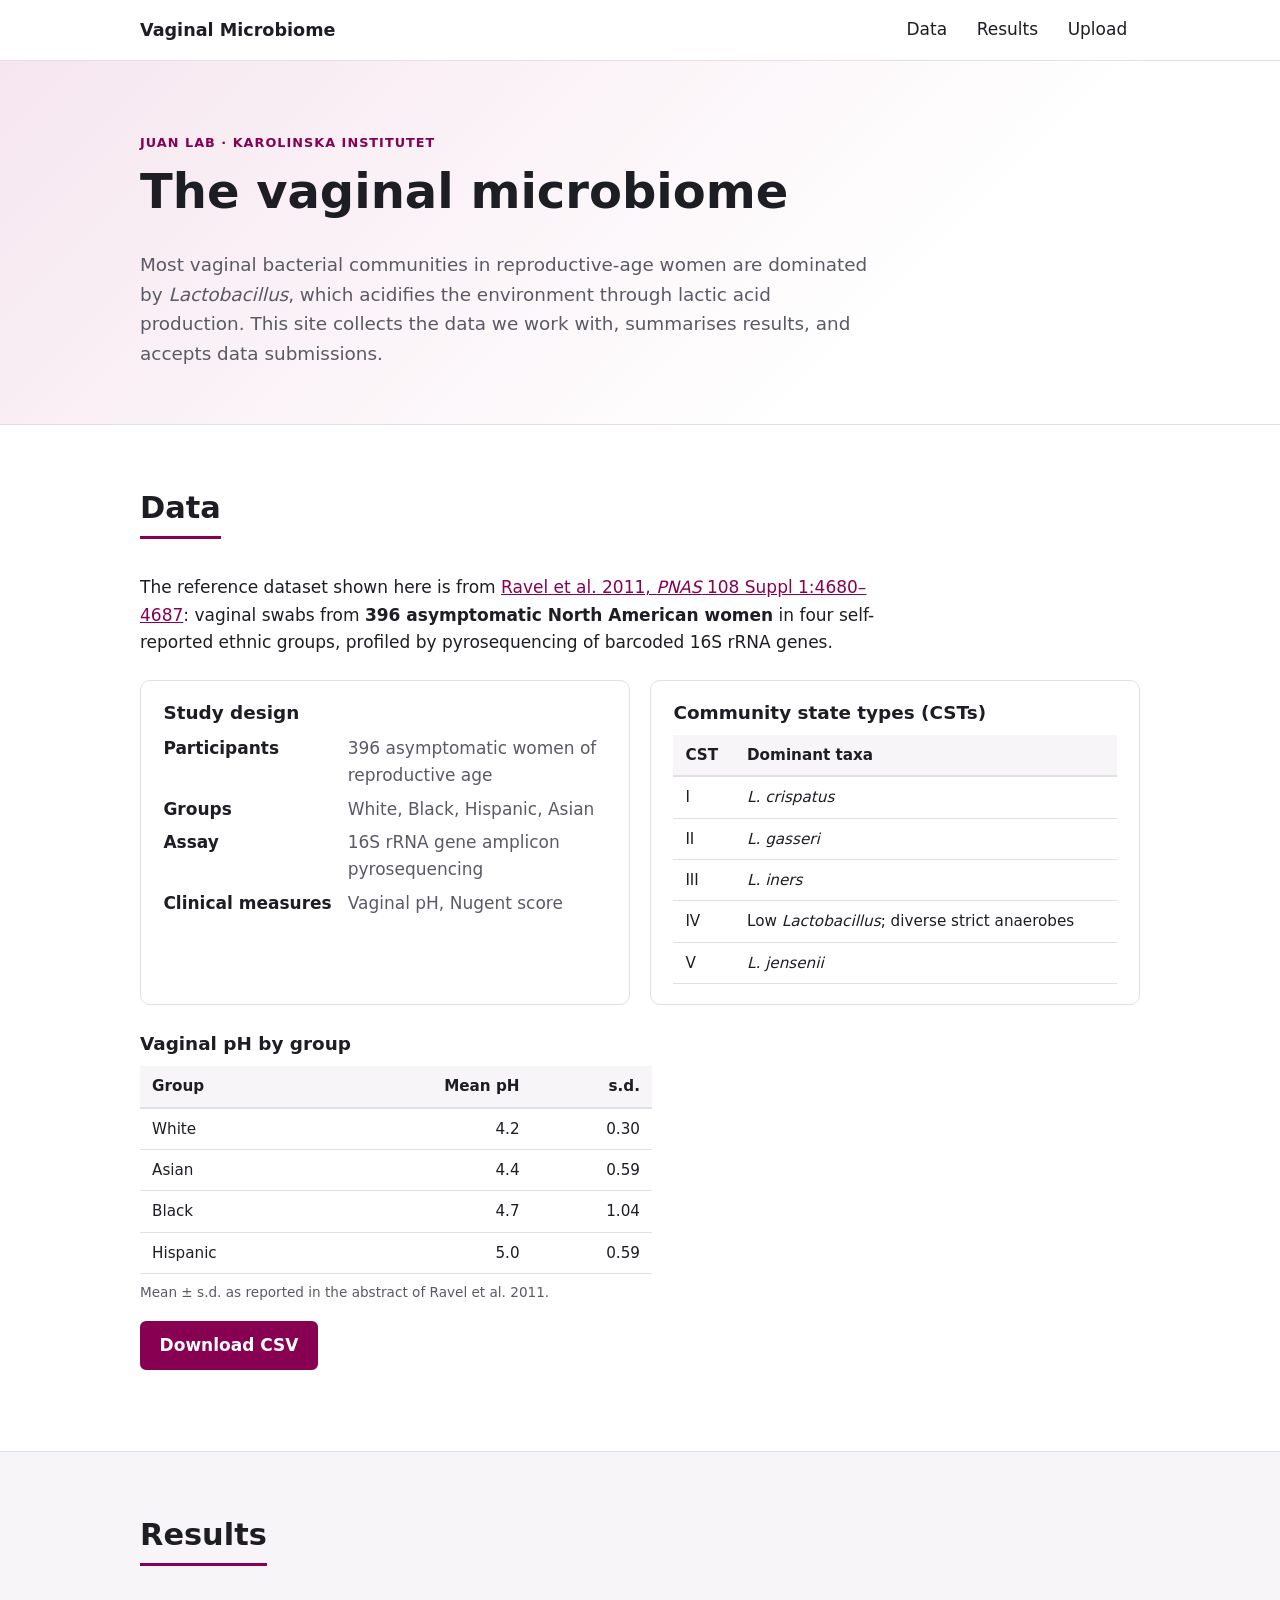
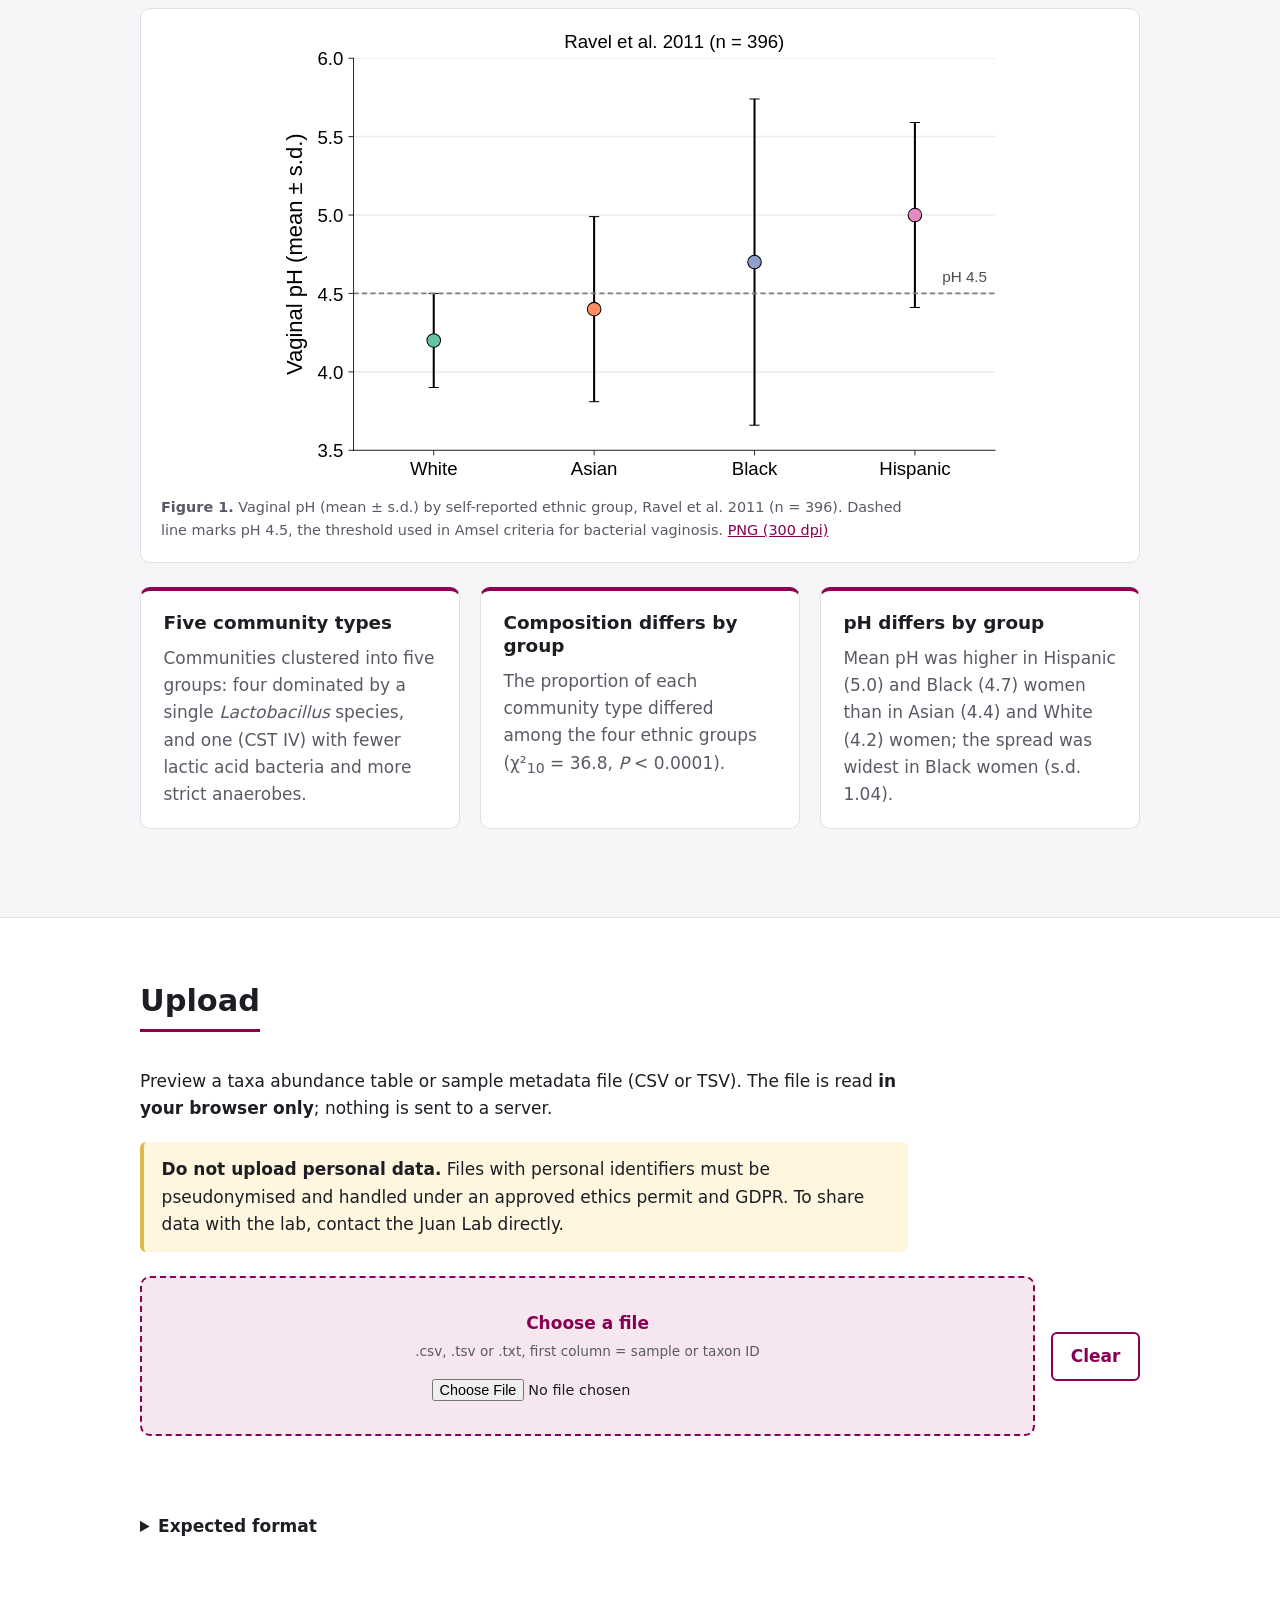
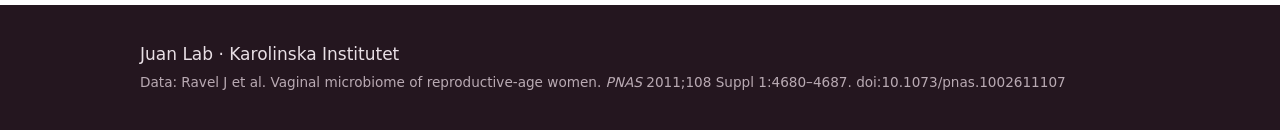
==== index.html @ 740908ba "Initial site: data, results and upload sections" ====
<!DOCTYPE html>
<html lang="en">
<head>
  <meta charset="utf-8">
  <meta name="viewport" content="width=device-width, initial-scale=1">
  <title>Vaginal Microbiome | Juan Lab</title>
  <meta name="description" content="Vaginal microbiome data, results and data upload, Juan Lab, Karolinska Institutet.">
  <link rel="stylesheet" href="style.css">
</head>
<body>

<a class="skip" href="#main">Skip to content</a>

<header class="site-header">
  <div class="wrap header-inner">
    <a class="brand" href="#top">Vaginal Microbiome</a>
    <nav aria-label="Main">
      <ul>
        <li><a href="#data">Data</a></li>
        <li><a href="#results">Results</a></li>
        <li><a href="#upload">Upload</a></li>
      </ul>
    </nav>
  </div>
</header>

<main id="main">

  <section class="hero" id="top">
    <div class="wrap">
      <p class="eyebrow">Juan Lab · Karolinska Institutet</p>
      <h1>The vaginal microbiome</h1>
      <p class="lead">
        Most vaginal bacterial communities in reproductive-age women are dominated by
        <em>Lactobacillus</em>, which acidifies the environment through lactic acid production.
        This site collects the data we work with, summarises results, and accepts data submissions.
      </p>
    </div>
  </section>

  <!-- ============ DATA ============ -->
  <section id="data" class="section">
    <div class="wrap">
      <h2>Data</h2>
      <p>
        The reference dataset shown here is from
        <a href="https://doi.org/10.1073/pnas.1002611107">Ravel et al. 2011, <cite>PNAS</cite> 108 Suppl 1:4680–4687</a>:
        vaginal swabs from <strong>396 asymptomatic North American women</strong> in four self-reported
        ethnic groups, profiled by pyrosequencing of barcoded 16S rRNA genes.
      </p>

      <div class="grid-2">
        <article class="card">
          <h3>Study design</h3>
          <dl class="facts">
            <dt>Participants</dt><dd>396 asymptomatic women of reproductive age</dd>
            <dt>Groups</dt><dd>White, Black, Hispanic, Asian</dd>
            <dt>Assay</dt><dd>16S rRNA gene amplicon pyrosequencing</dd>
            <dt>Clinical measures</dt><dd>Vaginal pH, Nugent score</dd>
          </dl>
        </article>

        <article class="card">
          <h3>Community state types (CSTs)</h3>
          <table>
            <thead><tr><th scope="col">CST</th><th scope="col">Dominant taxa</th></tr></thead>
            <tbody>
              <tr><td>I</td><td><em>L. crispatus</em></td></tr>
              <tr><td>II</td><td><em>L. gasseri</em></td></tr>
              <tr><td>III</td><td><em>L. iners</em></td></tr>
              <tr><td>IV</td><td>Low <em>Lactobacillus</em>; diverse strict anaerobes</td></tr>
              <tr><td>V</td><td><em>L. jensenii</em></td></tr>
            </tbody>
          </table>
        </article>
      </div>

      <h3>Vaginal pH by group</h3>
      <div class="table-scroll">
        <table>
          <caption>Mean ± s.d. as reported in the abstract of Ravel et al. 2011.</caption>
          <thead>
            <tr><th scope="col">Group</th><th scope="col" class="num">Mean pH</th><th scope="col" class="num">s.d.</th></tr>
          </thead>
          <tbody>
            <tr><td>White</td><td class="num">4.2</td><td class="num">0.30</td></tr>
            <tr><td>Asian</td><td class="num">4.4</td><td class="num">0.59</td></tr>
            <tr><td>Black</td><td class="num">4.7</td><td class="num">1.04</td></tr>
            <tr><td>Hispanic</td><td class="num">5.0</td><td class="num">0.59</td></tr>
          </tbody>
        </table>
      </div>
      <p><a class="button" href="assets/data/ravel2011_ph_by_group.csv" download>Download CSV</a></p>
    </div>
  </section>

  <!-- ============ RESULTS ============ -->
  <section id="results" class="section alt">
    <div class="wrap">
      <h2>Results</h2>

      <figure class="figure">
        <img src="assets/img/ph_by_group.svg" alt="Dot plot of mean vaginal pH with standard deviation for four groups: White 4.2, Asian 4.4, Black 4.7, Hispanic 5.0, with a dashed reference line at pH 4.5." width="900" height="560">
        <figcaption>
          <strong>Figure 1.</strong> Vaginal pH (mean ± s.d.) by self-reported ethnic group, Ravel et al. 2011 (n = 396).
          Dashed line marks pH 4.5, the threshold used in Amsel criteria for bacterial vaginosis.
          <a href="assets/img/ph_by_group.png">PNG (300 dpi)</a>
        </figcaption>
      </figure>

      <div class="grid-3">
        <article class="card finding">
          <h3>Five community types</h3>
          <p>Communities clustered into five groups: four dominated by a single <em>Lactobacillus</em> species, and one (CST IV) with fewer lactic acid bacteria and more strict anaerobes.</p>
        </article>
        <article class="card finding">
          <h3>Composition differs by group</h3>
          <p>The proportion of each community type differed among the four ethnic groups (χ²<sub>10</sub> = 36.8, <i>P</i> &lt; 0.0001).</p>
        </article>
        <article class="card finding">
          <h3>pH differs by group</h3>
          <p>Mean pH was higher in Hispanic (5.0) and Black (4.7) women than in Asian (4.4) and White (4.2) women; the spread was widest in Black women (s.d. 1.04).</p>
        </article>
      </div>
    </div>
  </section>

  <!-- ============ UPLOAD ============ -->
  <section id="upload" class="section">
    <div class="wrap">
      <h2>Upload</h2>
      <p>
        Preview a taxa abundance table or sample metadata file (CSV or TSV). The file is read
        <strong>in your browser only</strong>; nothing is sent to a server.
      </p>

      <div class="notice">
        <strong>Do not upload personal data.</strong> Files with personal identifiers must be
        pseudonymised and handled under an approved ethics permit and GDPR.
        To share data with the lab, contact the Juan Lab directly.
      </div>

      <form class="upload-form" id="upload-form">
        <label class="dropzone" for="file-input">
          <span class="dropzone-title">Choose a file</span>
          <span class="dropzone-hint">.csv, .tsv or .txt, first column = sample or taxon ID</span>
          <input type="file" id="file-input" name="file" accept=".csv,.tsv,.txt,text/csv,text/tab-separated-values">
        </label>
        <button type="reset" class="button secondary" id="clear-btn">Clear</button>
      </form>

      <p id="file-info" class="file-info" aria-live="polite"></p>
      <div id="preview" class="table-scroll"></div>

      <noscript>
        <p class="notice">The file preview needs JavaScript enabled.</p>
      </noscript>

      <details class="format">
        <summary>Expected format</summary>
<pre>sample_id,L_crispatus,L_iners,L_gasseri,L_jensenii,G_vaginalis
S001,0.91,0.05,0.00,0.01,0.00
S002,0.02,0.10,0.00,0.00,0.41</pre>
      </details>
    </div>
  </section>

</main>

<footer class="site-footer">
  <div class="wrap">
    <p>Juan Lab · Karolinska Institutet</p>
    <p class="small">Data: Ravel J et al. Vaginal microbiome of reproductive-age women. <cite>PNAS</cite> 2011;108 Suppl 1:4680–4687. doi:10.1073/pnas.1002611107</p>
  </div>
</footer>

<script src="upload.js"></script>
</body>
</html>
---- style.css ----
/* Vaginal Microbiome site: plain CSS, no build step */

:root {
  --ink: #1d1d24;
  --muted: #5a5a66;
  --line: #e2e0e6;
  --bg: #ffffff;
  --bg-alt: #f7f5f8;
  --accent: #870052;      /* KI plum */
  --accent-soft: #f6e6ef;
  --warn-bg: #fff6e0;
  --warn-line: #e0b84a;
  --radius: 10px;
  --wrap: 1040px;
  --font: system-ui, -apple-system, "Segoe UI", Roboto, "Helvetica Neue", Arial, sans-serif;
  --mono: ui-monospace, SFMono-Regular, Menlo, Consolas, monospace;
}

*, *::before, *::after { box-sizing: border-box; }

html { scroll-behavior: smooth; scroll-padding-top: 4.5rem; }

body {
  margin: 0;
  font-family: var(--font);
  font-size: 17px;
  line-height: 1.6;
  color: var(--ink);
  background: var(--bg);
}

.wrap { max-width: var(--wrap); margin: 0 auto; padding: 0 1.25rem; }

a { color: var(--accent); }
a:hover { text-decoration-thickness: 2px; }

h1, h2, h3 { line-height: 1.25; margin: 0 0 0.6em; }
h1 { font-size: clamp(2rem, 5vw, 3rem); }
h2 { font-size: 1.9rem; padding-bottom: 0.3em; border-bottom: 3px solid var(--accent); display: inline-block; }
h3 { font-size: 1.15rem; margin-top: 1.5em; }
.card h3 { margin-top: 0; }

.skip { position: absolute; left: -999px; }
.skip:focus { left: 1rem; top: 1rem; background: #fff; padding: 0.5rem 1rem; z-index: 100; }

/* Header */
.site-header {
  position: sticky; top: 0; z-index: 10;
  background: rgba(255, 255, 255, 0.95);
  border-bottom: 1px solid var(--line);
  backdrop-filter: blur(6px);
}
.header-inner { display: flex; align-items: center; justify-content: space-between; height: 3.75rem; }
.brand { font-weight: 700; color: var(--ink); text-decoration: none; font-size: 1.1rem; }
nav ul { list-style: none; display: flex; gap: 0.25rem; margin: 0; padding: 0; }
nav a {
  display: block; padding: 0.4rem 0.8rem; border-radius: 6px;
  color: var(--ink); text-decoration: none; font-weight: 500;
}
nav a:hover, nav a:focus { background: var(--accent-soft); color: var(--accent); }

/* Hero */
.hero {
  padding: 4.5rem 0 3.5rem;
  background: linear-gradient(135deg, var(--accent-soft) 0%, #ffffff 70%);
  border-bottom: 1px solid var(--line);
}
.eyebrow { text-transform: uppercase; letter-spacing: 0.08em; font-size: 0.8rem; color: var(--accent); font-weight: 600; margin: 0 0 0.5rem; }
.lead { font-size: 1.15rem; color: var(--muted); max-width: 46rem; margin: 0; }

/* Sections */
.section { padding: 4rem 0; }
.section.alt { background: var(--bg-alt); border-top: 1px solid var(--line); border-bottom: 1px solid var(--line); }
.section > .wrap > p { max-width: 48rem; }

.grid-2, .grid-3 { display: grid; gap: 1.25rem; margin: 1.5rem 0; }
.grid-2 { grid-template-columns: repeat(auto-fit, minmax(300px, 1fr)); }
.grid-3 { grid-template-columns: repeat(auto-fit, minmax(240px, 1fr)); }

.card {
  background: #fff; border: 1px solid var(--line); border-radius: var(--radius);
  padding: 1.25rem 1.4rem;
}
.finding { border-top: 4px solid var(--accent); }
.finding p { margin: 0; color: var(--muted); }

.facts { display: grid; grid-template-columns: max-content 1fr; gap: 0.4rem 1rem; margin: 0; }
.facts dt { font-weight: 600; }
.facts dd { margin: 0; color: var(--muted); }

/* Tables */
.table-scroll { overflow-x: auto; }
table { border-collapse: collapse; width: 100%; font-size: 0.95rem; }
caption { caption-side: bottom; text-align: left; color: var(--muted); font-size: 0.85rem; padding-top: 0.5rem; }
th, td { padding: 0.5rem 0.75rem; text-align: left; border-bottom: 1px solid var(--line); white-space: nowrap; }
td:last-child, th:last-child { white-space: normal; }
thead th { background: var(--bg-alt); font-weight: 600; border-bottom: 2px solid var(--line); }
.num { text-align: right; font-variant-numeric: tabular-nums; }
.section > .wrap > .table-scroll > table { max-width: 32rem; }

/* Figure */
.figure { margin: 1.5rem 0 0; background: #fff; border: 1px solid var(--line); border-radius: var(--radius); padding: 1.25rem; }
.figure img { display: block; width: 100%; max-width: 720px; height: auto; margin: 0 auto; }
.figure figcaption { font-size: 0.9rem; color: var(--muted); margin-top: 0.75rem; max-width: 48rem; }

/* Buttons */
.button {
  display: inline-block; padding: 0.55rem 1.1rem; border-radius: 6px;
  background: var(--accent); color: #fff; text-decoration: none; font-weight: 600;
  border: 2px solid var(--accent); cursor: pointer; font: inherit; font-weight: 600;
}
.button:hover { filter: brightness(1.1); }
.button.secondary { background: #fff; color: var(--accent); }

/* Upload */
.notice {
  background: var(--warn-bg); border-left: 4px solid var(--warn-line);
  padding: 0.9rem 1.1rem; border-radius: 6px; margin: 1.25rem 0; max-width: 48rem;
}
.upload-form { display: flex; gap: 1rem; align-items: center; flex-wrap: wrap; margin: 1.5rem 0 0.5rem; }
.dropzone {
  flex: 1 1 320px; display: flex; flex-direction: column; align-items: center; justify-content: center;
  gap: 0.25rem; padding: 2rem 1rem; text-align: center; cursor: pointer;
  border: 2px dashed var(--accent); border-radius: var(--radius); background: var(--accent-soft);
  transition: background 0.15s;
}
.dropzone:hover, .dropzone:focus-within, .dropzone.dragover { background: #efd3e3; }
.dropzone-title { font-weight: 700; color: var(--accent); }
.dropzone-hint { font-size: 0.85rem; color: var(--muted); }
.dropzone input { margin-top: 0.75rem; font: inherit; font-size: 0.9rem; }

.file-info { color: var(--muted); font-size: 0.95rem; min-height: 1.5em; }
.file-info.error { color: #b00020; }
#preview table { font-size: 0.85rem; background: #fff; }

.format { margin-top: 1.5rem; }
.format summary { cursor: pointer; font-weight: 600; }
pre {
  background: var(--bg-alt); border: 1px solid var(--line); border-radius: 6px;
  padding: 0.9rem 1rem; overflow-x: auto; font-family: var(--mono); font-size: 0.85rem;
}

/* Footer */
.site-footer { background: #24161f; color: #e8dfe5; padding: 2rem 0; }
.site-footer p { margin: 0.25rem 0; }
.site-footer .small { font-size: 0.85rem; color: #b9aab3; }

@media (max-width: 560px) {
  body { font-size: 16px; }
  .brand { font-size: 1rem; }
  nav a { padding: 0.4rem 0.5rem; }
  .section { padding: 3rem 0; }
}
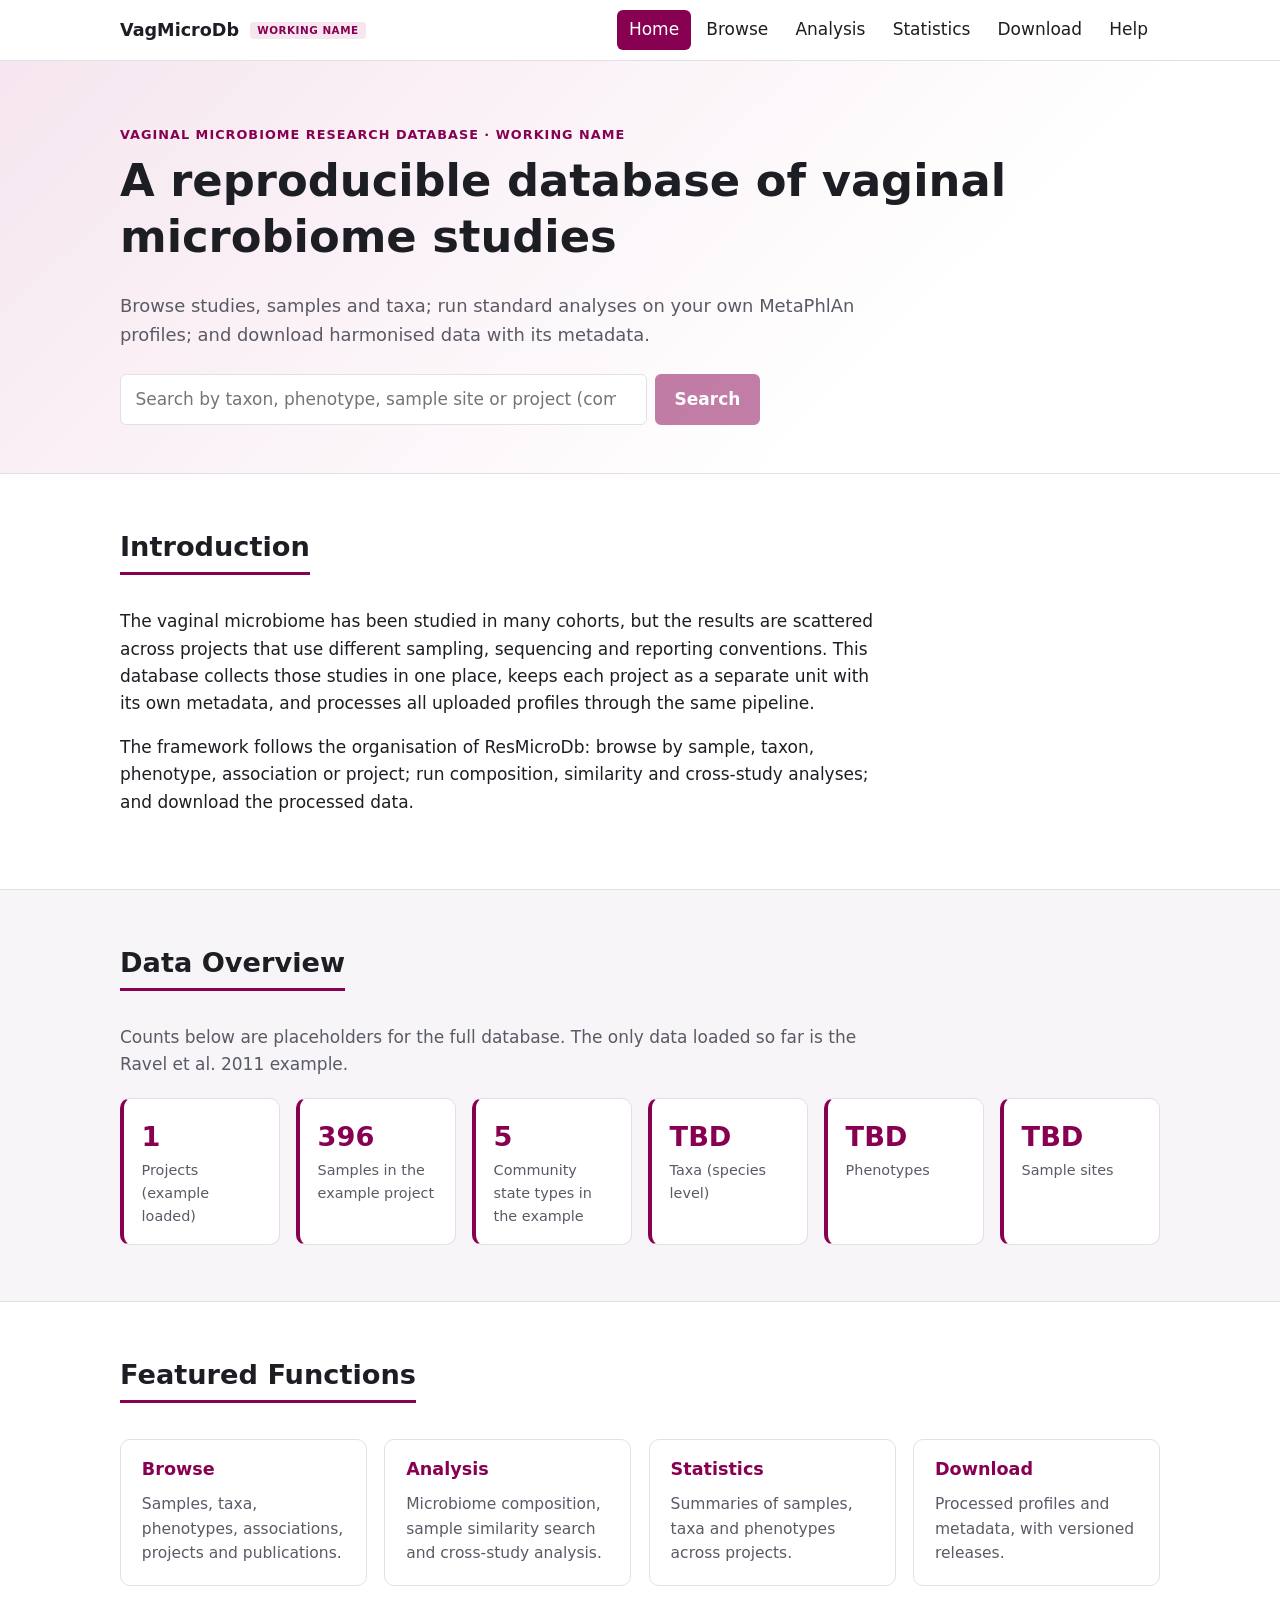
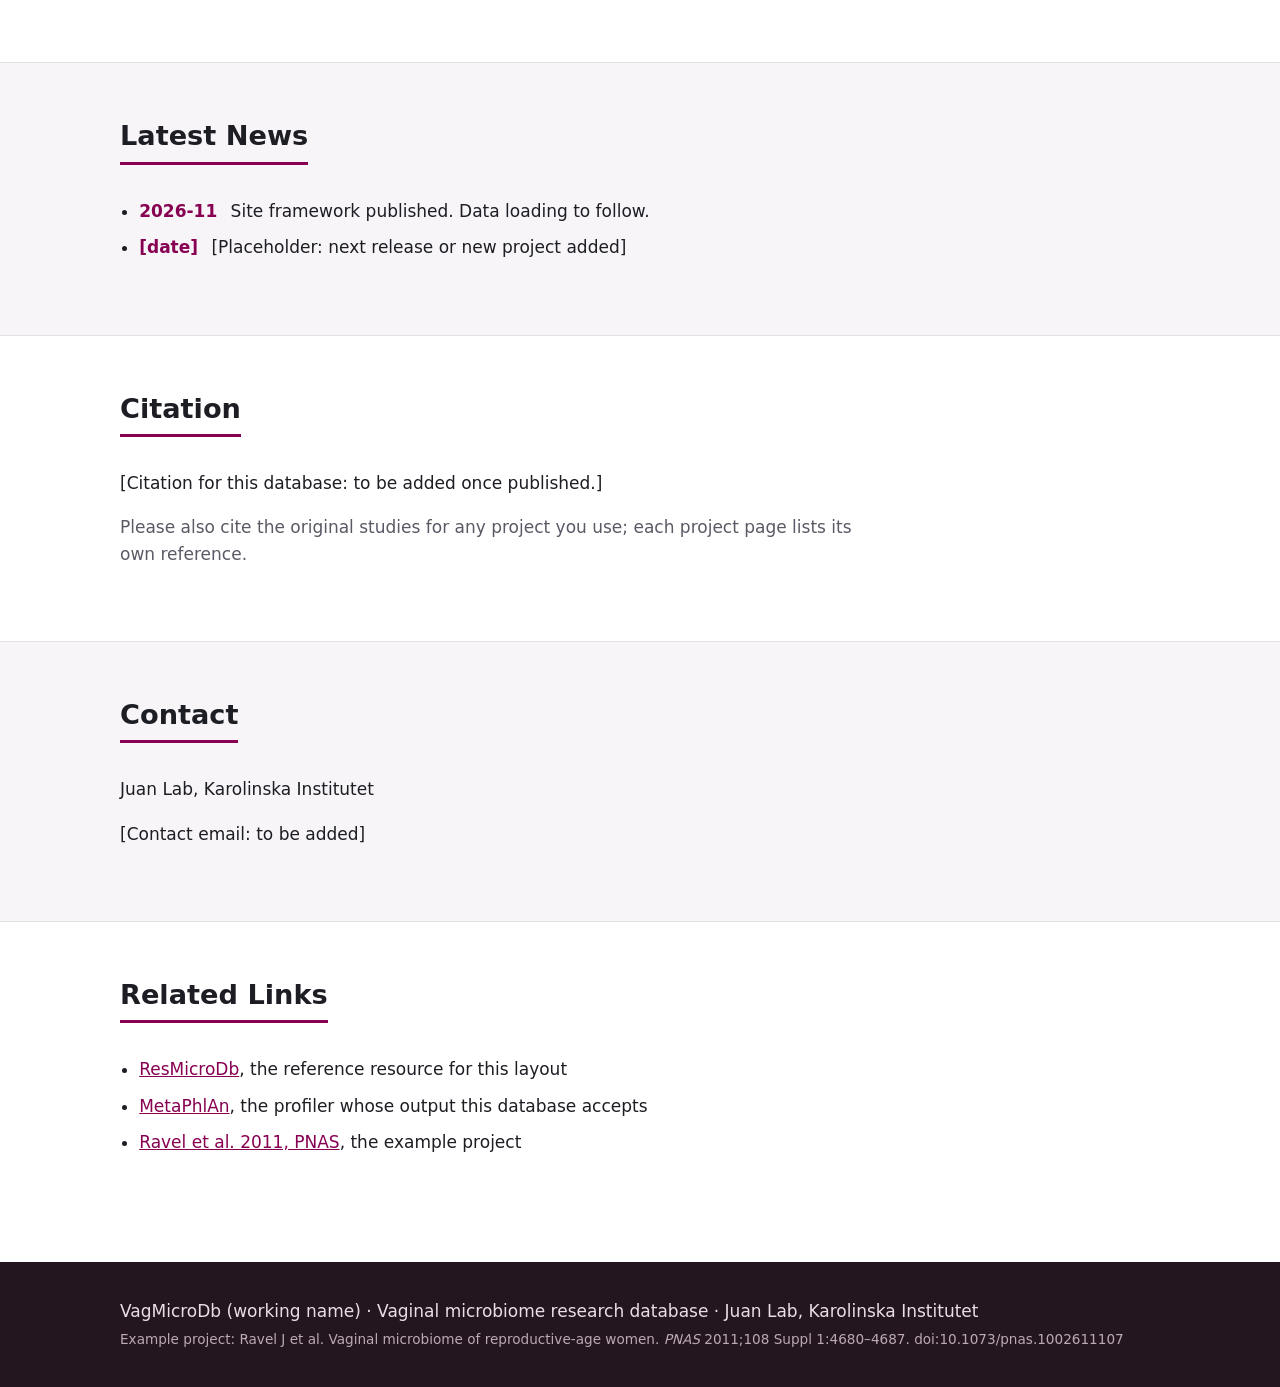
==== commit 8c0a3186: "Six-page framework: Home, Browse, Analysis, Statistics, Download, Help" ====
--- a/index.html
+++ b/index.html
@@ -3,177 +3,138 @@
 <head>
   <meta charset="utf-8">
   <meta name="viewport" content="width=device-width, initial-scale=1">
-  <title>Vaginal Microbiome | Juan Lab</title>
-  <meta name="description" content="Vaginal microbiome data, results and data upload, Juan Lab, Karolinska Institutet.">
+  <title>Home | VagMicroDb</title>
+  <meta name="description" content="VagMicroDb: a database of vaginal microbiome research (working name).">
   <link rel="stylesheet" href="style.css">
 </head>
 <body>
-
 <a class="skip" href="#main">Skip to content</a>
-
 <header class="site-header">
   <div class="wrap header-inner">
-    <a class="brand" href="#top">Vaginal Microbiome</a>
+    <a class="brand" href="index.html">VagMicroDb <span class="badge">working name</span></a>
     <nav aria-label="Main">
       <ul>
-        <li><a href="#data">Data</a></li>
-        <li><a href="#results">Results</a></li>
-        <li><a href="#upload">Upload</a></li>
+        <li><a href="index.html" aria-current="page">Home</a></li>
+        <li><a href="browse.html" >Browse</a></li>
+        <li><a href="analysis.html" >Analysis</a></li>
+        <li><a href="statistics.html" >Statistics</a></li>
+        <li><a href="download.html" >Download</a></li>
+        <li><a href="help.html" >Help</a></li>
       </ul>
     </nav>
   </div>
 </header>
+<main id="main">
+<section class="hero" id="top">
+  <div class="wrap">
+    <p class="eyebrow">Vaginal microbiome research database · Working name</p>
+    <h1>A reproducible database of vaginal microbiome studies</h1>
+    <p class="lead">Browse studies, samples and taxa; run standard analyses on your own MetaPhlAn profiles; and download harmonised data with its metadata.</p>
+    <form class="search" role="search" onsubmit="return false;">
+      <label class="visually-hidden" for="q">Search the database</label>
+      <input id="q" type="search" placeholder="Search by taxon, phenotype, sample site or project (coming soon)" disabled>
+      <button type="submit" class="button" disabled>Search</button>
+    </form>
+  </div>
+</section>
 
-<main id="main">
+<section id="introduction" class="section">
+  <div class="wrap">
+    <h2>Introduction</h2>
+    <p>
+      The vaginal microbiome has been studied in many cohorts, but the results are scattered across projects that use
+      different sampling, sequencing and reporting conventions. This database collects those studies in one place, keeps
+      each project as a separate unit with its own metadata, and processes all uploaded profiles through the same pipeline.
+    </p>
+    <p>
+      The framework follows the organisation of ResMicroDb: browse by sample, taxon, phenotype, association or project;
+      run composition, similarity and cross-study analyses; and download the processed data.
+    </p>
+  </div>
+</section>
 
-  <section class="hero" id="top">
-    <div class="wrap">
-      <p class="eyebrow">Juan Lab · Karolinska Institutet</p>
-      <h1>The vaginal microbiome</h1>
-      <p class="lead">
-        Most vaginal bacterial communities in reproductive-age women are dominated by
-        <em>Lactobacillus</em>, which acidifies the environment through lactic acid production.
-        This site collects the data we work with, summarises results, and accepts data submissions.
-      </p>
+<section id="overview" class="section alt">
+  <div class="wrap">
+    <h2>Data Overview</h2>
+    <p class="muted">Counts below are placeholders for the full database. The only data loaded so far is the Ravel et al. 2011 example.</p>
+    <div class="stats">
+      <div class="stat"><span class="stat-num">1</span><span class="stat-label">Projects (example loaded)</span></div>
+      <div class="stat"><span class="stat-num">396</span><span class="stat-label">Samples in the example project</span></div>
+      <div class="stat"><span class="stat-num">5</span><span class="stat-label">Community state types in the example</span></div>
+      <div class="stat"><span class="stat-num">TBD</span><span class="stat-label">Taxa (species level)</span></div>
+      <div class="stat"><span class="stat-num">TBD</span><span class="stat-label">Phenotypes</span></div>
+      <div class="stat"><span class="stat-num">TBD</span><span class="stat-label">Sample sites</span></div>
     </div>
-  </section>
+  </div>
+</section>
 
-  <!-- ============ DATA ============ -->
-  <section id="data" class="section">
-    <div class="wrap">
-      <h2>Data</h2>
-      <p>
-        The reference dataset shown here is from
-        <a href="https://doi.org/10.1073/pnas.1002611107">Ravel et al. 2011, <cite>PNAS</cite> 108 Suppl 1:4680–4687</a>:
-        vaginal swabs from <strong>396 asymptomatic North American women</strong> in four self-reported
-        ethnic groups, profiled by pyrosequencing of barcoded 16S rRNA genes.
-      </p>
+<section id="featured" class="section">
+  <div class="wrap">
+    <h2>Featured Functions</h2>
+    <div class="grid-4">
+      <a class="card feature" href="browse.html">
+        <h3>Browse</h3>
+        <p>Samples, taxa, phenotypes, associations, projects and publications.</p>
+      </a>
+      <a class="card feature" href="analysis.html">
+        <h3>Analysis</h3>
+        <p>Microbiome composition, sample similarity search and cross-study analysis.</p>
+      </a>
+      <a class="card feature" href="statistics.html">
+        <h3>Statistics</h3>
+        <p>Summaries of samples, taxa and phenotypes across projects.</p>
+      </a>
+      <a class="card feature" href="download.html">
+        <h3>Download</h3>
+        <p>Processed profiles and metadata, with versioned releases.</p>
+      </a>
+    </div>
+  </div>
+</section>
 
-      <div class="grid-2">
-        <article class="card">
-          <h3>Study design</h3>
-          <dl class="facts">
-            <dt>Participants</dt><dd>396 asymptomatic women of reproductive age</dd>
-            <dt>Groups</dt><dd>White, Black, Hispanic, Asian</dd>
-            <dt>Assay</dt><dd>16S rRNA gene amplicon pyrosequencing</dd>
-            <dt>Clinical measures</dt><dd>Vaginal pH, Nugent score</dd>
-          </dl>
-        </article>
+<section id="news" class="section alt">
+  <div class="wrap">
+    <h2>Latest News</h2>
+    <ul class="news">
+      <li><time>2026-11</time> Site framework published. Data loading to follow.</li>
+      <li><time>[date]</time> [Placeholder: next release or new project added]</li>
+    </ul>
+  </div>
+</section>
 
-        <article class="card">
-          <h3>Community state types (CSTs)</h3>
-          <table>
-            <thead><tr><th scope="col">CST</th><th scope="col">Dominant taxa</th></tr></thead>
-            <tbody>
-              <tr><td>I</td><td><em>L. crispatus</em></td></tr>
-              <tr><td>II</td><td><em>L. gasseri</em></td></tr>
-              <tr><td>III</td><td><em>L. iners</em></td></tr>
-              <tr><td>IV</td><td>Low <em>Lactobacillus</em>; diverse strict anaerobes</td></tr>
-              <tr><td>V</td><td><em>L. jensenii</em></td></tr>
-            </tbody>
-          </table>
-        </article>
-      </div>
+<section id="citation" class="section">
+  <div class="wrap">
+    <h2>Citation</h2>
+    <p>[Citation for this database: to be added once published.]</p>
+    <p class="muted">Please also cite the original studies for any project you use; each project page lists its own reference.</p>
+  </div>
+</section>
 
-      <h3>Vaginal pH by group</h3>
-      <div class="table-scroll">
-        <table>
-          <caption>Mean ± s.d. as reported in the abstract of Ravel et al. 2011.</caption>
-          <thead>
-            <tr><th scope="col">Group</th><th scope="col" class="num">Mean pH</th><th scope="col" class="num">s.d.</th></tr>
-          </thead>
-          <tbody>
-            <tr><td>White</td><td class="num">4.2</td><td class="num">0.30</td></tr>
-            <tr><td>Asian</td><td class="num">4.4</td><td class="num">0.59</td></tr>
-            <tr><td>Black</td><td class="num">4.7</td><td class="num">1.04</td></tr>
-            <tr><td>Hispanic</td><td class="num">5.0</td><td class="num">0.59</td></tr>
-          </tbody>
-        </table>
-      </div>
-      <p><a class="button" href="assets/data/ravel2011_ph_by_group.csv" download>Download CSV</a></p>
-    </div>
-  </section>
+<section id="contact" class="section alt">
+  <div class="wrap">
+    <h2>Contact</h2>
+    <p>Juan Lab, Karolinska Institutet</p>
+    <p>[Contact email: to be added]</p>
+  </div>
+</section>
 
-  <!-- ============ RESULTS ============ -->
-  <section id="results" class="section alt">
-    <div class="wrap">
-      <h2>Results</h2>
-
-      <figure class="figure">
-        <img src="assets/img/ph_by_group.svg" alt="Dot plot of mean vaginal pH with standard deviation for four groups: White 4.2, Asian 4.4, Black 4.7, Hispanic 5.0, with a dashed reference line at pH 4.5." width="900" height="560">
-        <figcaption>
-          <strong>Figure 1.</strong> Vaginal pH (mean ± s.d.) by self-reported ethnic group, Ravel et al. 2011 (n = 396).
-          Dashed line marks pH 4.5, the threshold used in Amsel criteria for bacterial vaginosis.
-          <a href="assets/img/ph_by_group.png">PNG (300 dpi)</a>
-        </figcaption>
-      </figure>
-
-      <div class="grid-3">
-        <article class="card finding">
-          <h3>Five community types</h3>
-          <p>Communities clustered into five groups: four dominated by a single <em>Lactobacillus</em> species, and one (CST IV) with fewer lactic acid bacteria and more strict anaerobes.</p>
-        </article>
-        <article class="card finding">
-          <h3>Composition differs by group</h3>
-          <p>The proportion of each community type differed among the four ethnic groups (χ²<sub>10</sub> = 36.8, <i>P</i> &lt; 0.0001).</p>
-        </article>
-        <article class="card finding">
-          <h3>pH differs by group</h3>
-          <p>Mean pH was higher in Hispanic (5.0) and Black (4.7) women than in Asian (4.4) and White (4.2) women; the spread was widest in Black women (s.d. 1.04).</p>
-        </article>
-      </div>
-    </div>
-  </section>
-
-  <!-- ============ UPLOAD ============ -->
-  <section id="upload" class="section">
-    <div class="wrap">
-      <h2>Upload</h2>
-      <p>
-        Preview a taxa abundance table or sample metadata file (CSV or TSV). The file is read
-        <strong>in your browser only</strong>; nothing is sent to a server.
-      </p>
-
-      <div class="notice">
-        <strong>Do not upload personal data.</strong> Files with personal identifiers must be
-        pseudonymised and handled under an approved ethics permit and GDPR.
-        To share data with the lab, contact the Juan Lab directly.
-      </div>
-
-      <form class="upload-form" id="upload-form">
-        <label class="dropzone" for="file-input">
-          <span class="dropzone-title">Choose a file</span>
-          <span class="dropzone-hint">.csv, .tsv or .txt, first column = sample or taxon ID</span>
-          <input type="file" id="file-input" name="file" accept=".csv,.tsv,.txt,text/csv,text/tab-separated-values">
-        </label>
-        <button type="reset" class="button secondary" id="clear-btn">Clear</button>
-      </form>
-
-      <p id="file-info" class="file-info" aria-live="polite"></p>
-      <div id="preview" class="table-scroll"></div>
-
-      <noscript>
-        <p class="notice">The file preview needs JavaScript enabled.</p>
-      </noscript>
-
-      <details class="format">
-        <summary>Expected format</summary>
-<pre>sample_id,L_crispatus,L_iners,L_gasseri,L_jensenii,G_vaginalis
-S001,0.91,0.05,0.00,0.01,0.00
-S002,0.02,0.10,0.00,0.00,0.41</pre>
-      </details>
-    </div>
-  </section>
-
+<section id="links" class="section">
+  <div class="wrap">
+    <h2>Related Links</h2>
+    <ul class="links">
+      <li><a href="https://resmicrodb.cncb.ac.cn/">ResMicroDb</a>, the reference resource for this layout</li>
+      <li><a href="https://github.com/biobakery/MetaPhlAn">MetaPhlAn</a>, the profiler whose output this database accepts</li>
+      <li><a href="https://doi.org/10.1073/pnas.1002611107">Ravel et al. 2011, PNAS</a>, the example project</li>
+    </ul>
+  </div>
+</section>
 </main>
-
 <footer class="site-footer">
   <div class="wrap">
-    <p>Juan Lab · Karolinska Institutet</p>
-    <p class="small">Data: Ravel J et al. Vaginal microbiome of reproductive-age women. <cite>PNAS</cite> 2011;108 Suppl 1:4680–4687. doi:10.1073/pnas.1002611107</p>
+    <p>VagMicroDb (working name) · Vaginal microbiome research database · Juan Lab, Karolinska Institutet</p>
+    <p class="small">Example project: Ravel J et al. Vaginal microbiome of reproductive-age women. <cite>PNAS</cite> 2011;108 Suppl 1:4680–4687. doi:10.1073/pnas.1002611107</p>
   </div>
 </footer>
-
 <script src="upload.js"></script>
 </body>
 </html>
--- a/style.css
+++ b/style.css
@@ -1,4 +1,4 @@
-/* Vaginal Microbiome site: plain CSS, no build step */
+/* VagMicroDb: plain CSS, no framework, no build step */
 
 :root {
   --ink: #1d1d24;
@@ -6,148 +6,140 @@
   --line: #e2e0e6;
   --bg: #ffffff;
   --bg-alt: #f7f5f8;
-  --accent: #870052;      /* KI plum */
+  --accent: #870052;
   --accent-soft: #f6e6ef;
   --warn-bg: #fff6e0;
   --warn-line: #e0b84a;
   --radius: 10px;
-  --wrap: 1040px;
+  --wrap: 1080px;
   --font: system-ui, -apple-system, "Segoe UI", Roboto, "Helvetica Neue", Arial, sans-serif;
   --mono: ui-monospace, SFMono-Regular, Menlo, Consolas, monospace;
 }
 
 *, *::before, *::after { box-sizing: border-box; }
-
 html { scroll-behavior: smooth; scroll-padding-top: 4.5rem; }
-
-body {
-  margin: 0;
-  font-family: var(--font);
-  font-size: 17px;
-  line-height: 1.6;
-  color: var(--ink);
-  background: var(--bg);
-}
-
+body { margin: 0; font-family: var(--font); font-size: 17px; line-height: 1.6; color: var(--ink); background: var(--bg); }
 .wrap { max-width: var(--wrap); margin: 0 auto; padding: 0 1.25rem; }
-
 a { color: var(--accent); }
 a:hover { text-decoration-thickness: 2px; }
-
+code { font-family: var(--mono); font-size: 0.9em; background: var(--bg-alt); padding: 0.1em 0.3em; border-radius: 4px; }
 h1, h2, h3 { line-height: 1.25; margin: 0 0 0.6em; }
-h1 { font-size: clamp(2rem, 5vw, 3rem); }
-h2 { font-size: 1.9rem; padding-bottom: 0.3em; border-bottom: 3px solid var(--accent); display: inline-block; }
-h3 { font-size: 1.15rem; margin-top: 1.5em; }
-.card h3 { margin-top: 0; }
-
+h1 { font-size: clamp(2rem, 5vw, 2.8rem); }
+h2 { font-size: 1.7rem; padding-bottom: 0.3em; border-bottom: 3px solid var(--accent); display: inline-block; margin-bottom: 1rem; }
+h3 { font-size: 1.1rem; margin-top: 0; }
+.muted { color: var(--muted); }
+.lead { font-size: 1.12rem; color: var(--muted); max-width: 46rem; margin: 0; }
+.visually-hidden { position: absolute; width: 1px; height: 1px; overflow: hidden; clip: rect(0 0 0 0); white-space: nowrap; }
 .skip { position: absolute; left: -999px; }
 .skip:focus { left: 1rem; top: 1rem; background: #fff; padding: 0.5rem 1rem; z-index: 100; }
 
-/* Header */
-.site-header {
-  position: sticky; top: 0; z-index: 10;
-  background: rgba(255, 255, 255, 0.95);
-  border-bottom: 1px solid var(--line);
-  backdrop-filter: blur(6px);
-}
-.header-inner { display: flex; align-items: center; justify-content: space-between; height: 3.75rem; }
+/* Header and navigation */
+.site-header { position: sticky; top: 0; z-index: 10; background: rgba(255,255,255,0.96); border-bottom: 1px solid var(--line); backdrop-filter: blur(6px); }
+.header-inner { display: flex; align-items: center; justify-content: space-between; gap: 1rem; min-height: 3.75rem; flex-wrap: wrap; padding-top: 0.4rem; padding-bottom: 0.4rem; }
 .brand { font-weight: 700; color: var(--ink); text-decoration: none; font-size: 1.1rem; }
-nav ul { list-style: none; display: flex; gap: 0.25rem; margin: 0; padding: 0; }
-nav a {
-  display: block; padding: 0.4rem 0.8rem; border-radius: 6px;
-  color: var(--ink); text-decoration: none; font-weight: 500;
-}
+.badge { font-size: 0.65rem; font-weight: 600; text-transform: uppercase; letter-spacing: 0.05em; color: var(--accent); background: var(--accent-soft); padding: 0.15rem 0.45rem; border-radius: 4px; vertical-align: middle; margin-left: 0.3rem; }
+nav ul { list-style: none; display: flex; gap: 0.2rem; margin: 0; padding: 0; flex-wrap: wrap; }
+nav a { display: block; padding: 0.4rem 0.75rem; border-radius: 6px; color: var(--ink); text-decoration: none; font-weight: 500; }
 nav a:hover, nav a:focus { background: var(--accent-soft); color: var(--accent); }
+nav a[aria-current="page"] { background: var(--accent); color: #fff; }
 
-/* Hero */
-.hero {
-  padding: 4.5rem 0 3.5rem;
-  background: linear-gradient(135deg, var(--accent-soft) 0%, #ffffff 70%);
-  border-bottom: 1px solid var(--line);
-}
+/* Hero and search */
+.hero { padding: 4rem 0 3rem; background: linear-gradient(135deg, var(--accent-soft) 0%, #fff 70%); border-bottom: 1px solid var(--line); }
 .eyebrow { text-transform: uppercase; letter-spacing: 0.08em; font-size: 0.8rem; color: var(--accent); font-weight: 600; margin: 0 0 0.5rem; }
-.lead { font-size: 1.15rem; color: var(--muted); max-width: 46rem; margin: 0; }
+.hero .lead { margin-bottom: 1.5rem; }
+.search { display: flex; gap: 0.5rem; max-width: 40rem; flex-wrap: wrap; }
+.search input { flex: 1 1 260px; padding: 0.7rem 0.9rem; font: inherit; border: 1px solid var(--line); border-radius: 6px; background: #fff; }
+
+/* Page heading (inner pages) */
+.page-head { padding: 3rem 0 1.5rem; background: linear-gradient(135deg, var(--accent-soft) 0%, #fff 70%); border-bottom: 1px solid var(--line); }
+.page-head h1 { margin-bottom: 0.5rem; }
+.subnav { display: flex; flex-wrap: wrap; gap: 0.5rem; margin-top: 1.25rem; }
+.subnav a { padding: 0.35rem 0.8rem; border: 1px solid var(--line); border-radius: 999px; background: #fff; text-decoration: none; font-size: 0.92rem; }
+.subnav a:hover { border-color: var(--accent); }
 
 /* Sections */
-.section { padding: 4rem 0; }
+.section { padding: 3.5rem 0; }
 .section.alt { background: var(--bg-alt); border-top: 1px solid var(--line); border-bottom: 1px solid var(--line); }
 .section > .wrap > p { max-width: 48rem; }
 
-.grid-2, .grid-3 { display: grid; gap: 1.25rem; margin: 1.5rem 0; }
+/* Grids and cards */
+.grid-2, .grid-3, .grid-4 { display: grid; gap: 1.1rem; margin: 1.25rem 0; }
 .grid-2 { grid-template-columns: repeat(auto-fit, minmax(300px, 1fr)); }
 .grid-3 { grid-template-columns: repeat(auto-fit, minmax(240px, 1fr)); }
+.grid-4 { grid-template-columns: repeat(auto-fit, minmax(210px, 1fr)); }
+.card { background: #fff; border: 1px solid var(--line); border-radius: var(--radius); padding: 1.2rem 1.3rem; }
+a.card { display: block; text-decoration: none; color: var(--ink); transition: border-color 0.15s, transform 0.15s; }
+a.card:hover { border-color: var(--accent); transform: translateY(-2px); }
+.feature h3 { color: var(--accent); }
+.feature p, .card p { margin: 0.3rem 0 0; color: var(--muted); font-size: 0.97rem; }
+.card.placeholder { border-style: dashed; }
+.pill { display: inline-block; font-size: 0.8rem; background: var(--accent-soft); color: var(--accent); padding: 0.1rem 0.55rem; border-radius: 999px; margin: 0.1rem 0.15rem 0.1rem 0; }
+.framework { columns: 2 280px; padding-left: 1.2rem; }
+.framework li { margin-bottom: 0.4rem; }
 
-.card {
-  background: #fff; border: 1px solid var(--line); border-radius: var(--radius);
-  padding: 1.25rem 1.4rem;
-}
-.finding { border-top: 4px solid var(--accent); }
-.finding p { margin: 0; color: var(--muted); }
+/* Stats */
+.stats { display: grid; grid-template-columns: repeat(auto-fit, minmax(160px, 1fr)); gap: 1rem; margin-top: 1.25rem; }
+.stat { background: #fff; border: 1px solid var(--line); border-left: 4px solid var(--accent); border-radius: var(--radius); padding: 1rem 1.1rem; display: flex; flex-direction: column; }
+.stat-num { font-size: 1.7rem; font-weight: 700; color: var(--accent); }
+.stat-label { font-size: 0.9rem; color: var(--muted); }
 
-.facts { display: grid; grid-template-columns: max-content 1fr; gap: 0.4rem 1rem; margin: 0; }
-.facts dt { font-weight: 600; }
-.facts dd { margin: 0; color: var(--muted); }
+/* News, links */
+.news, .links { padding-left: 1.2rem; }
+.news li, .links li { margin-bottom: 0.6rem; }
+.news time { font-weight: 600; color: var(--accent); margin-right: 0.5rem; }
+
+/* FAQ */
+.faq { border: 1px solid var(--line); border-radius: 8px; padding: 0.7rem 1rem; margin-bottom: 0.6rem; background: #fff; }
+.faq summary { cursor: pointer; font-weight: 600; }
+.faq p { color: var(--muted); }
 
 /* Tables */
 .table-scroll { overflow-x: auto; }
-table { border-collapse: collapse; width: 100%; font-size: 0.95rem; }
+table { border-collapse: collapse; width: 100%; font-size: 0.95rem; background: #fff; }
 caption { caption-side: bottom; text-align: left; color: var(--muted); font-size: 0.85rem; padding-top: 0.5rem; }
-th, td { padding: 0.5rem 0.75rem; text-align: left; border-bottom: 1px solid var(--line); white-space: nowrap; }
-td:last-child, th:last-child { white-space: normal; }
-thead th { background: var(--bg-alt); font-weight: 600; border-bottom: 2px solid var(--line); }
+th, td { padding: 0.5rem 0.75rem; text-align: left; border-bottom: 1px solid var(--line); }
+thead th { background: var(--bg-alt); font-weight: 600; border-bottom: 2px solid var(--line); white-space: nowrap; }
 .num { text-align: right; font-variant-numeric: tabular-nums; }
-.section > .wrap > .table-scroll > table { max-width: 32rem; }
+.section > .wrap > table { max-width: 48rem; }
 
 /* Figure */
-.figure { margin: 1.5rem 0 0; background: #fff; border: 1px solid var(--line); border-radius: var(--radius); padding: 1.25rem; }
+.figure { margin: 0 0 1.5rem; background: #fff; border: 1px solid var(--line); border-radius: var(--radius); padding: 1.25rem; }
 .figure img { display: block; width: 100%; max-width: 720px; height: auto; margin: 0 auto; }
 .figure figcaption { font-size: 0.9rem; color: var(--muted); margin-top: 0.75rem; max-width: 48rem; }
 
 /* Buttons */
-.button {
-  display: inline-block; padding: 0.55rem 1.1rem; border-radius: 6px;
-  background: var(--accent); color: #fff; text-decoration: none; font-weight: 600;
-  border: 2px solid var(--accent); cursor: pointer; font: inherit; font-weight: 600;
-}
+.button { display: inline-block; padding: 0.55rem 1.1rem; border-radius: 6px; background: var(--accent); color: #fff; text-decoration: none; font: inherit; font-weight: 600; border: 2px solid var(--accent); cursor: pointer; }
 .button:hover { filter: brightness(1.1); }
+.button:disabled { opacity: 0.5; cursor: not-allowed; }
 .button.secondary { background: #fff; color: var(--accent); }
 
-/* Upload */
-.notice {
-  background: var(--warn-bg); border-left: 4px solid var(--warn-line);
-  padding: 0.9rem 1.1rem; border-radius: 6px; margin: 1.25rem 0; max-width: 48rem;
-}
-.upload-form { display: flex; gap: 1rem; align-items: center; flex-wrap: wrap; margin: 1.5rem 0 0.5rem; }
-.dropzone {
-  flex: 1 1 320px; display: flex; flex-direction: column; align-items: center; justify-content: center;
-  gap: 0.25rem; padding: 2rem 1rem; text-align: center; cursor: pointer;
-  border: 2px dashed var(--accent); border-radius: var(--radius); background: var(--accent-soft);
-  transition: background 0.15s;
-}
+/* Notices and upload */
+.notice { background: var(--warn-bg); border-left: 4px solid var(--warn-line); padding: 0.9rem 1.1rem; border-radius: 6px; margin: 1.25rem 0; max-width: 48rem; }
+.upload-form { display: flex; gap: 1rem; align-items: center; flex-wrap: wrap; margin: 1.25rem 0 0.5rem; }
+.dropzone { flex: 1 1 320px; display: flex; flex-direction: column; align-items: center; gap: 0.25rem; padding: 2rem 1rem; text-align: center; cursor: pointer; border: 2px dashed var(--accent); border-radius: var(--radius); background: var(--accent-soft); }
 .dropzone:hover, .dropzone:focus-within, .dropzone.dragover { background: #efd3e3; }
 .dropzone-title { font-weight: 700; color: var(--accent); }
 .dropzone-hint { font-size: 0.85rem; color: var(--muted); }
 .dropzone input { margin-top: 0.75rem; font: inherit; font-size: 0.9rem; }
-
 .file-info { color: var(--muted); font-size: 0.95rem; min-height: 1.5em; }
 .file-info.error { color: #b00020; }
-#preview table { font-size: 0.85rem; background: #fff; }
-
+.check { margin: 0.5rem 0 1rem; font-size: 0.95rem; }
+.check .ok { color: #1b6b3a; font-weight: 600; }
+.check .warn { color: #8a5a00; }
+.check ul { margin: 0.3rem 0 0; padding-left: 1.2rem; }
+#preview table { font-size: 0.85rem; }
 .format { margin-top: 1.5rem; }
 .format summary { cursor: pointer; font-weight: 600; }
-pre {
-  background: var(--bg-alt); border: 1px solid var(--line); border-radius: 6px;
-  padding: 0.9rem 1rem; overflow-x: auto; font-family: var(--mono); font-size: 0.85rem;
-}
+pre { background: var(--bg-alt); border: 1px solid var(--line); border-radius: 6px; padding: 0.9rem 1rem; overflow-x: auto; font-family: var(--mono); font-size: 0.82rem; }
 
 /* Footer */
-.site-footer { background: #24161f; color: #e8dfe5; padding: 2rem 0; }
+.site-footer { background: #24161f; color: #e8dfe5; padding: 2rem 0; margin-top: 2rem; }
 .site-footer p { margin: 0.25rem 0; }
 .site-footer .small { font-size: 0.85rem; color: #b9aab3; }
 
-@media (max-width: 560px) {
+@media (max-width: 640px) {
   body { font-size: 16px; }
-  .brand { font-size: 1rem; }
-  nav a { padding: 0.4rem 0.5rem; }
-  .section { padding: 3rem 0; }
+  nav a { padding: 0.35rem 0.5rem; font-size: 0.95rem; }
+  .section { padding: 2.5rem 0; }
+  .framework { columns: 1; }
 }
